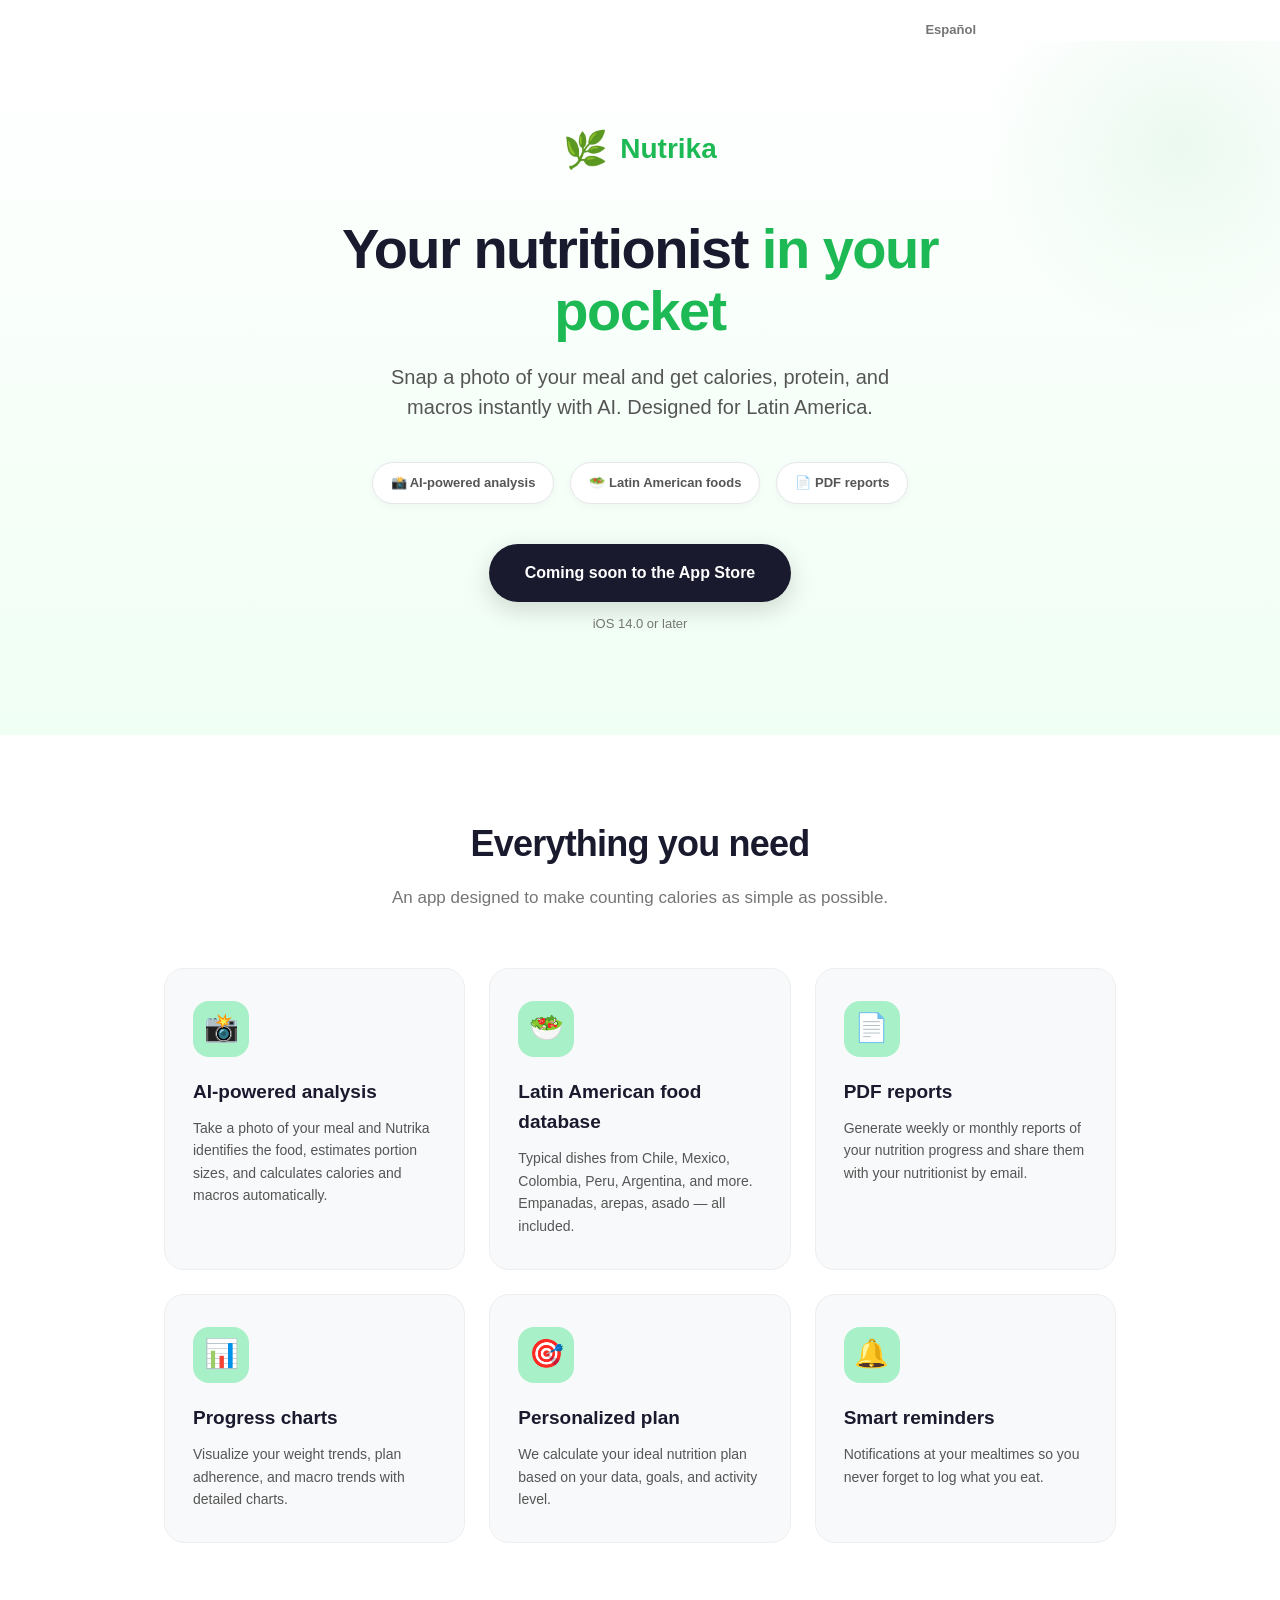
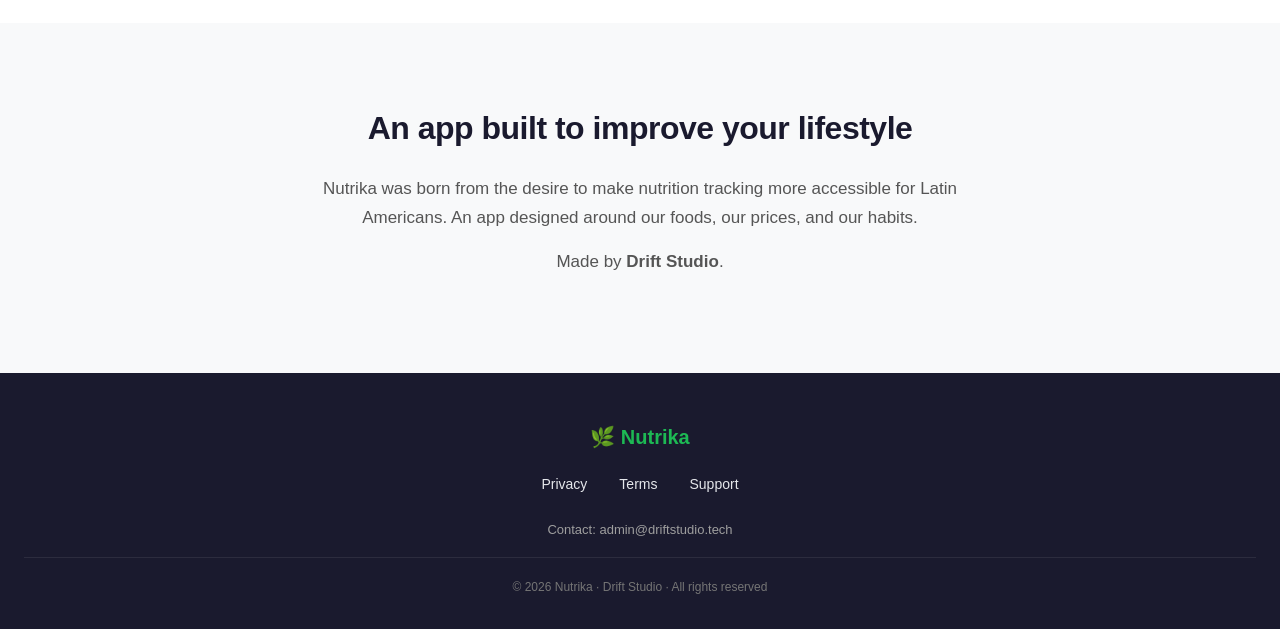
==== en/index.html @ 1a835f97 "Rebrand to Nutrika/Nutrika Pro and add English site (/en/) - Rename product references from "Nutrik"" ====
<!DOCTYPE html>
<html lang="en">
<head>
  <meta charset="UTF-8">
  <meta name="viewport" content="width=device-width, initial-scale=1.0">
  <title>Nutrika · Your nutritionist, in your pocket</title>
  <meta name="description" content="Nutrika is your personal AI nutritionist. Log meals, get instant calories and macros, and reach your goals.">
  <meta property="og:title" content="Nutrika · Your nutritionist, in your pocket">
  <meta property="og:description" content="Log your meals with AI and get instant calories and macros. Made for Latin America.">
  <meta property="og:type" content="website">
  <link rel="alternate" hreflang="es" href="https://nutrik.driftstudio.tech/">
  <link rel="alternate" hreflang="en" href="https://nutrik.driftstudio.tech/en/">
  <link rel="alternate" hreflang="x-default" href="https://nutrik.driftstudio.tech/">
  <style>
    * { margin: 0; padding: 0; box-sizing: border-box; }
    body {
      font-family: -apple-system, BlinkMacSystemFont, 'Segoe UI', Roboto, Oxygen, Ubuntu, Cantarell, sans-serif;
      line-height: 1.6;
      color: #1A1A2E;
      background: #FFFFFF;
      -webkit-font-smoothing: antialiased;
    }

    /* Hero */
    .hero {
      background: linear-gradient(180deg, #FFFFFF 0%, #F0FFF4 100%);
      padding: 80px 24px 100px;
      text-align: center;
      position: relative;
      overflow: hidden;
    }
    .hero::before {
      content: '';
      position: absolute;
      top: -100px;
      right: -100px;
      width: 400px;
      height: 400px;
      background: radial-gradient(circle, rgba(29, 185, 84, 0.08) 0%, transparent 70%);
      border-radius: 50%;
    }
    .hero-inner {
      max-width: 720px;
      margin: 0 auto;
      position: relative;
      z-index: 1;
    }
    .logo {
      display: inline-flex;
      align-items: center;
      gap: 12px;
      font-size: 28px;
      font-weight: 800;
      color: #1DB954;
      margin-bottom: 40px;
    }
    .logo-leaf {
      font-size: 36px;
    }
    h1 {
      font-size: 56px;
      font-weight: 800;
      line-height: 1.1;
      letter-spacing: -1.5px;
      margin-bottom: 20px;
      color: #1A1A2E;
    }
    h1 span {
      color: #1DB954;
    }
    .subtitle {
      font-size: 20px;
      color: #555555;
      max-width: 560px;
      margin: 0 auto 40px;
      line-height: 1.5;
    }
    .badges {
      display: flex;
      gap: 16px;
      justify-content: center;
      flex-wrap: wrap;
      margin-bottom: 20px;
    }
    .badge {
      display: inline-flex;
      align-items: center;
      gap: 8px;
      background: #FFFFFF;
      border: 1px solid #E5E7EB;
      padding: 10px 18px;
      border-radius: 100px;
      font-size: 13px;
      font-weight: 600;
      color: #555555;
      box-shadow: 0 2px 8px rgba(0,0,0,0.04);
    }
    .coming-soon {
      display: inline-block;
      background: #1A1A2E;
      color: #FFFFFF;
      padding: 16px 36px;
      border-radius: 100px;
      font-weight: 700;
      font-size: 16px;
      margin-top: 20px;
      box-shadow: 0 8px 24px rgba(0,0,0,0.15);
    }
    .coming-soon-note {
      display: block;
      font-size: 13px;
      color: #757575;
      margin-top: 12px;
    }

    /* Features */
    .features {
      padding: 80px 24px;
      max-width: 1000px;
      margin: 0 auto;
    }
    .features-title {
      text-align: center;
      font-size: 36px;
      font-weight: 800;
      letter-spacing: -0.8px;
      margin-bottom: 12px;
    }
    .features-subtitle {
      text-align: center;
      font-size: 17px;
      color: #757575;
      max-width: 520px;
      margin: 0 auto 56px;
    }
    .features-grid {
      display: grid;
      grid-template-columns: repeat(auto-fit, minmax(280px, 1fr));
      gap: 24px;
    }
    .feature {
      background: #F8F9FA;
      border-radius: 20px;
      padding: 32px 28px;
      border: 1px solid #EEEEEE;
      transition: transform 0.2s, box-shadow 0.2s;
    }
    .feature:hover {
      transform: translateY(-4px);
      box-shadow: 0 20px 40px rgba(29, 185, 84, 0.08);
    }
    .feature-icon {
      width: 56px;
      height: 56px;
      border-radius: 16px;
      background: #A8F0C8;
      display: flex;
      align-items: center;
      justify-content: center;
      font-size: 28px;
      margin-bottom: 20px;
    }
    .feature h3 {
      font-size: 19px;
      font-weight: 700;
      margin-bottom: 10px;
      color: #1A1A2E;
    }
    .feature p {
      font-size: 14px;
      color: #555555;
      line-height: 1.6;
    }

    /* About */
    .about {
      background: #F8F9FA;
      padding: 80px 24px;
      text-align: center;
    }
    .about-inner {
      max-width: 680px;
      margin: 0 auto;
    }
    .about h2 {
      font-size: 32px;
      font-weight: 800;
      margin-bottom: 20px;
      letter-spacing: -0.5px;
    }
    .about p {
      font-size: 17px;
      color: #555555;
      line-height: 1.7;
      margin-bottom: 16px;
    }

    /* Footer */
    footer {
      background: #1A1A2E;
      color: #9E9E9E;
      padding: 48px 24px 32px;
      text-align: center;
    }
    .footer-brand {
      color: #1DB954;
      font-weight: 800;
      font-size: 20px;
      margin-bottom: 20px;
    }
    .footer-links {
      display: flex;
      justify-content: center;
      gap: 32px;
      flex-wrap: wrap;
      margin-bottom: 24px;
    }
    .footer-links a {
      color: #E5E7EB;
      text-decoration: none;
      font-size: 14px;
      font-weight: 500;
      transition: color 0.2s;
    }
    .footer-links a:hover {
      color: #1DB954;
    }
    .footer-contact {
      font-size: 13px;
      color: #9E9E9E;
      margin-bottom: 8px;
    }
    .footer-contact a {
      color: #9E9E9E;
      text-decoration: none;
    }
    .footer-copy {
      font-size: 12px;
      color: #757575;
      margin-top: 16px;
      padding-top: 20px;
      border-top: 1px solid rgba(255,255,255,0.08);
    }

    @media (max-width: 680px) {
      h1 { font-size: 40px; }
      .subtitle { font-size: 17px; }
      .hero { padding: 60px 20px 80px; }
      .features { padding: 60px 20px; }
      .features-title { font-size: 28px; }
      .about { padding: 60px 20px; }
      .about h2 { font-size: 26px; }
    }

    /* Language switch */
    .lang-switch {
      max-width: 720px;
      margin: 0 auto;
      padding: 20px 24px 0;
      text-align: right;
      font-size: 13px;
      font-weight: 600;
    }
    .lang-switch a {
      color: #757575;
      text-decoration: none;
    }
    .lang-switch a:hover {
      color: #1DB954;
      text-decoration: underline;
    }
  </style>
</head>
<body>
  <div class="lang-switch"><a href="/">Español</a></div>
  <section class="hero">
    <div class="hero-inner">
      <div class="logo">
        <span class="logo-leaf">🌿</span>
        <span>Nutrika</span>
      </div>
      <h1>Your nutritionist <span>in your pocket</span></h1>
      <p class="subtitle">
        Snap a photo of your meal and get calories, protein, and macros instantly with AI.
        Designed for Latin America.
      </p>
      <div class="badges">
        <div class="badge">📸 AI-powered analysis</div>
        <div class="badge">🥗 Latin American foods</div>
        <div class="badge">📄 PDF reports</div>
      </div>
      <div class="coming-soon">
        Coming soon to the App Store
      </div>
      <span class="coming-soon-note">iOS 14.0 or later</span>
    </div>
  </section>

  <section class="features">
    <h2 class="features-title">Everything you need</h2>
    <p class="features-subtitle">An app designed to make counting calories as simple as possible.</p>
    <div class="features-grid">
      <div class="feature">
        <div class="feature-icon">📸</div>
        <h3>AI-powered analysis</h3>
        <p>Take a photo of your meal and Nutrika identifies the food, estimates portion sizes, and calculates calories and macros automatically.</p>
      </div>
      <div class="feature">
        <div class="feature-icon">🥗</div>
        <h3>Latin American food database</h3>
        <p>Typical dishes from Chile, Mexico, Colombia, Peru, Argentina, and more. Empanadas, arepas, asado — all included.</p>
      </div>
      <div class="feature">
        <div class="feature-icon">📄</div>
        <h3>PDF reports</h3>
        <p>Generate weekly or monthly reports of your nutrition progress and share them with your nutritionist by email.</p>
      </div>
      <div class="feature">
        <div class="feature-icon">📊</div>
        <h3>Progress charts</h3>
        <p>Visualize your weight trends, plan adherence, and macro trends with detailed charts.</p>
      </div>
      <div class="feature">
        <div class="feature-icon">🎯</div>
        <h3>Personalized plan</h3>
        <p>We calculate your ideal nutrition plan based on your data, goals, and activity level.</p>
      </div>
      <div class="feature">
        <div class="feature-icon">🔔</div>
        <h3>Smart reminders</h3>
        <p>Notifications at your mealtimes so you never forget to log what you eat.</p>
      </div>
    </div>
  </section>

  <section class="about">
    <div class="about-inner">
      <h2>An app built to improve your lifestyle</h2>
      <p>
        Nutrika was born from the desire to make nutrition tracking more accessible for Latin Americans.
        An app designed around our foods, our prices, and our habits.
      </p>
      <p>
        Made by <strong>Drift Studio</strong>.
      </p>
    </div>
  </section>

  <footer>
    <div class="footer-brand">🌿 Nutrika</div>
    <div class="footer-links">
      <a href="/en/privacy.html">Privacy</a>
      <a href="/en/terms.html">Terms</a>
      <a href="/en/support.html">Support</a>
    </div>
    <p class="footer-contact">
      Contact: <a href="mailto:admin@driftstudio.tech">admin@driftstudio.tech</a>
    </p>
    <p class="footer-copy">© 2026 Nutrika · Drift Studio · All rights reserved</p>
  </footer>
</body>
</html>
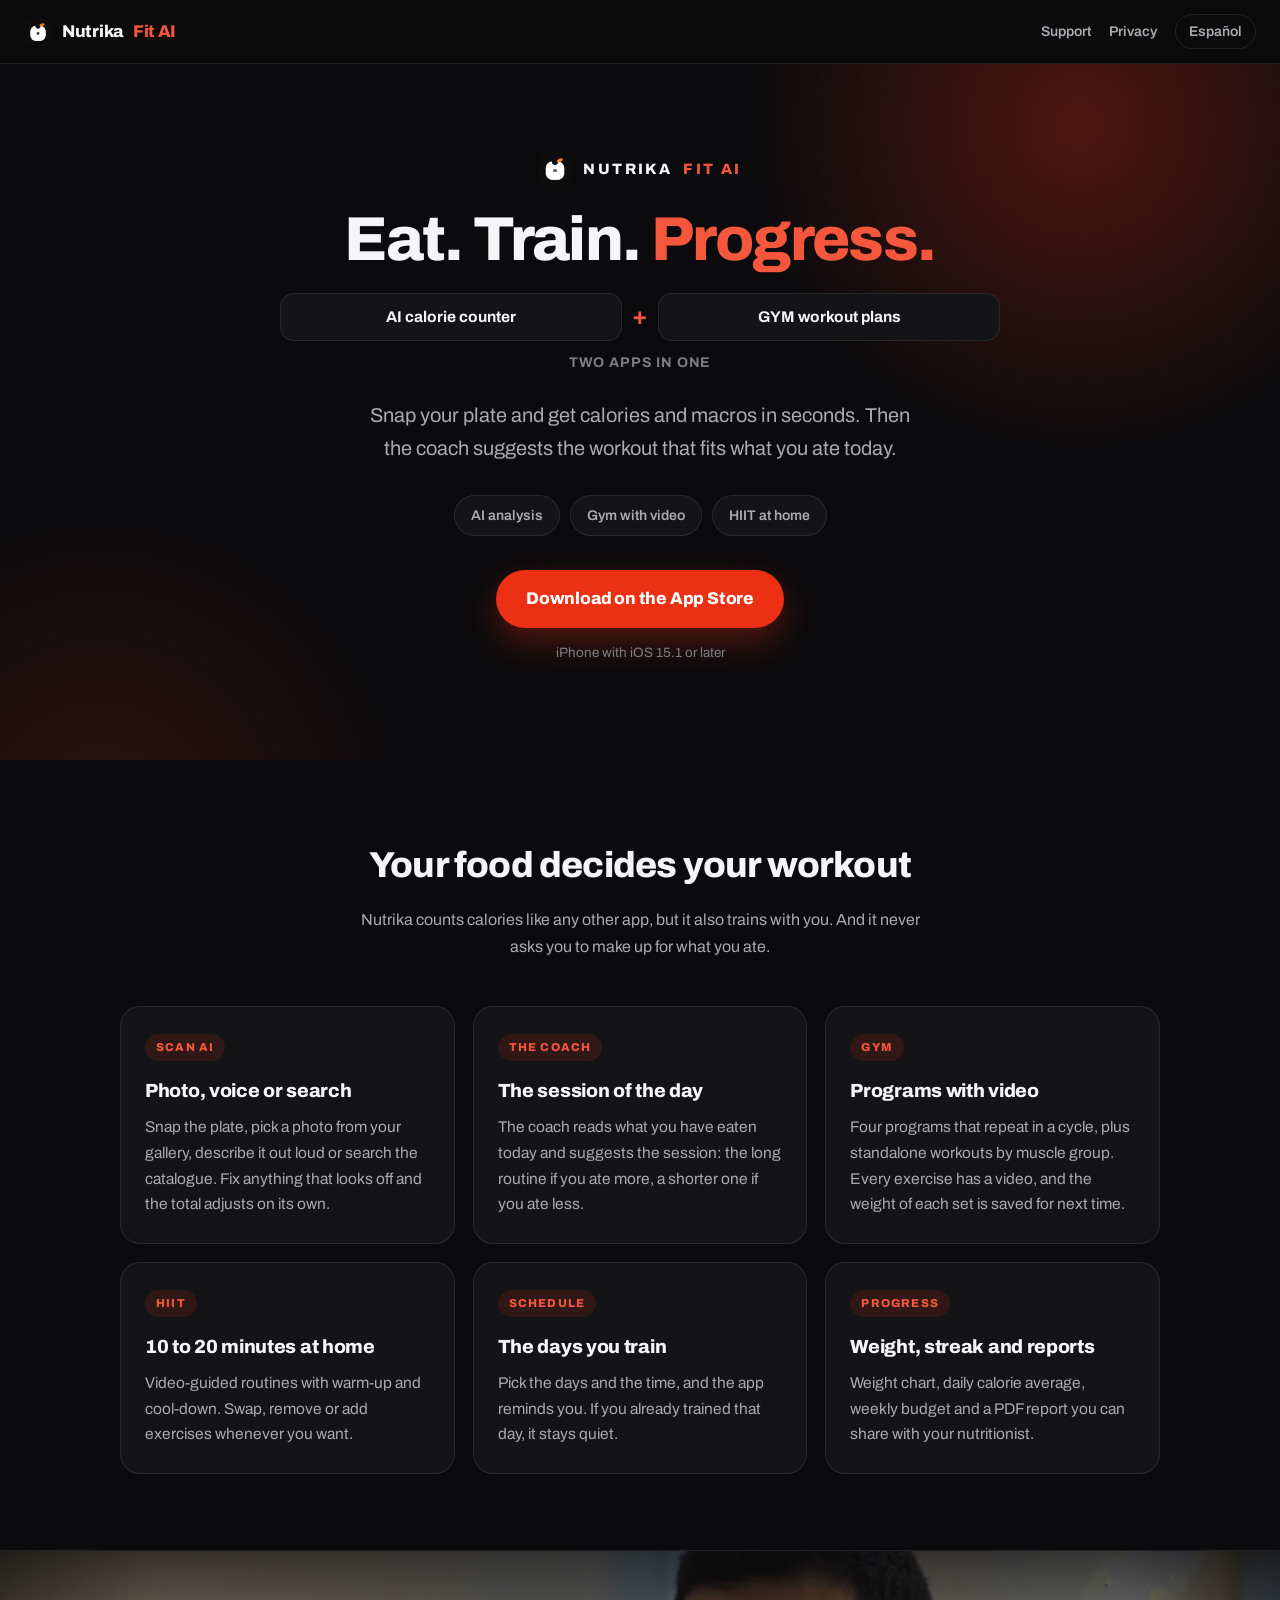
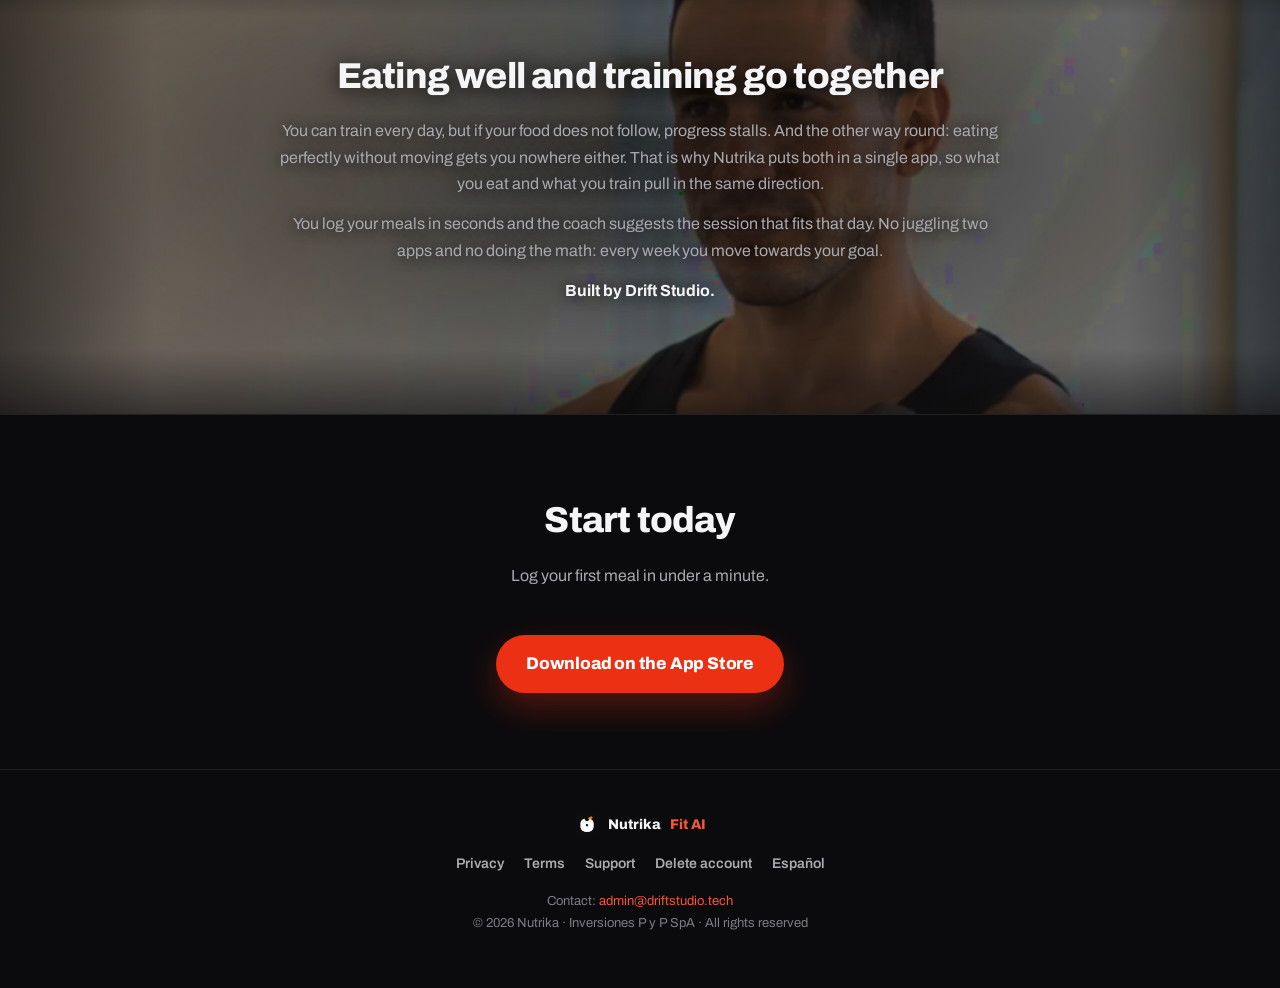
==== commit b5bcdb97: "Web al tema de la app, con marca «Nutrika Fit AI» y los legales al dia La web seguia con el emoji de" ====
--- a/en/index.html
+++ b/en/index.html
@@ -3,360 +3,144 @@
 <head>
   <meta charset="UTF-8">
   <meta name="viewport" content="width=device-width, initial-scale=1.0">
-  <title>Nutrika · Your nutritionist, in your pocket</title>
-  <meta name="description" content="Nutrika is your personal AI nutritionist. Log meals, get instant calories and macros, and reach your goals.">
-  <meta property="og:title" content="Nutrika · Your nutritionist, in your pocket">
-  <meta property="og:description" content="Log your meals with AI and get instant calories and macros. Made for Latin America.">
+  <title>Nutrika Fit AI · AI calorie tracking and training</title>
+  <meta name="description" content="Snap your plate and get calories and macros in seconds. Then the coach suggests the workout that fits what you ate: gym programs with video and HIIT at home.">
+  <meta name="theme-color" content="#0B0B0D">
+  <meta property="og:title" content="Nutrika Fit AI · AI calorie tracking and training">
+  <meta property="og:description" content="Snap your plate and get calories and macros in seconds. The coach suggests your workout from what you ate.">
   <meta property="og:type" content="website">
+  <meta property="og:url" content="https://nutrik.driftstudio.tech/en/">
+  <meta property="og:image" content="https://nutrik.driftstudio.tech/assets/og.jpg">
+  <meta name="twitter:card" content="summary_large_image">
+  <link rel="icon" href="/assets/favicon-32.png" sizes="32x32">
+  <link rel="apple-touch-icon" href="/assets/apple-touch-icon.png">
+  <link rel="canonical" href="https://nutrik.driftstudio.tech/en/">
   <link rel="alternate" hreflang="es" href="https://nutrik.driftstudio.tech/">
   <link rel="alternate" hreflang="en" href="https://nutrik.driftstudio.tech/en/">
   <link rel="alternate" hreflang="x-default" href="https://nutrik.driftstudio.tech/">
-  <style>
-    * { margin: 0; padding: 0; box-sizing: border-box; }
-    body {
-      font-family: -apple-system, BlinkMacSystemFont, 'Segoe UI', Roboto, Oxygen, Ubuntu, Cantarell, sans-serif;
-      line-height: 1.6;
-      color: #1A1A2E;
-      background: #FFFFFF;
-      -webkit-font-smoothing: antialiased;
-    }
-
-    /* Hero */
-    .hero {
-      background: linear-gradient(180deg, #FFFFFF 0%, #F0FFF4 100%);
-      padding: 80px 24px 100px;
-      text-align: center;
-      position: relative;
-      overflow: hidden;
-    }
-    .hero::before {
-      content: '';
-      position: absolute;
-      top: -100px;
-      right: -100px;
-      width: 400px;
-      height: 400px;
-      background: radial-gradient(circle, rgba(29, 185, 84, 0.08) 0%, transparent 70%);
-      border-radius: 50%;
-    }
-    .hero-inner {
-      max-width: 720px;
-      margin: 0 auto;
-      position: relative;
-      z-index: 1;
-    }
-    .logo {
-      display: inline-flex;
-      align-items: center;
-      gap: 12px;
-      font-size: 28px;
-      font-weight: 800;
-      color: #1DB954;
-      margin-bottom: 40px;
-    }
-    .logo-leaf {
-      font-size: 36px;
-    }
-    h1 {
-      font-size: 56px;
-      font-weight: 800;
-      line-height: 1.1;
-      letter-spacing: -1.5px;
-      margin-bottom: 20px;
-      color: #1A1A2E;
-    }
-    h1 span {
-      color: #1DB954;
-    }
-    .subtitle {
-      font-size: 20px;
-      color: #555555;
-      max-width: 560px;
-      margin: 0 auto 40px;
-      line-height: 1.5;
-    }
-    .badges {
-      display: flex;
-      gap: 16px;
-      justify-content: center;
-      flex-wrap: wrap;
-      margin-bottom: 20px;
-    }
-    .badge {
-      display: inline-flex;
-      align-items: center;
-      gap: 8px;
-      background: #FFFFFF;
-      border: 1px solid #E5E7EB;
-      padding: 10px 18px;
-      border-radius: 100px;
-      font-size: 13px;
-      font-weight: 600;
-      color: #555555;
-      box-shadow: 0 2px 8px rgba(0,0,0,0.04);
-    }
-    .coming-soon {
-      display: inline-block;
-      background: #1A1A2E;
-      color: #FFFFFF;
-      padding: 16px 36px;
-      border-radius: 100px;
-      font-weight: 700;
-      font-size: 16px;
-      margin-top: 20px;
-      box-shadow: 0 8px 24px rgba(0,0,0,0.15);
-    }
-    .coming-soon-note {
-      display: block;
-      font-size: 13px;
-      color: #757575;
-      margin-top: 12px;
-    }
-
-    /* Features */
-    .features {
-      padding: 80px 24px;
-      max-width: 1000px;
-      margin: 0 auto;
-    }
-    .features-title {
-      text-align: center;
-      font-size: 36px;
-      font-weight: 800;
-      letter-spacing: -0.8px;
-      margin-bottom: 12px;
-    }
-    .features-subtitle {
-      text-align: center;
-      font-size: 17px;
-      color: #757575;
-      max-width: 520px;
-      margin: 0 auto 56px;
-    }
-    .features-grid {
-      display: grid;
-      grid-template-columns: repeat(auto-fit, minmax(280px, 1fr));
-      gap: 24px;
-    }
-    .feature {
-      background: #F8F9FA;
-      border-radius: 20px;
-      padding: 32px 28px;
-      border: 1px solid #EEEEEE;
-      transition: transform 0.2s, box-shadow 0.2s;
-    }
-    .feature:hover {
-      transform: translateY(-4px);
-      box-shadow: 0 20px 40px rgba(29, 185, 84, 0.08);
-    }
-    .feature-icon {
-      width: 56px;
-      height: 56px;
-      border-radius: 16px;
-      background: #A8F0C8;
-      display: flex;
-      align-items: center;
-      justify-content: center;
-      font-size: 28px;
-      margin-bottom: 20px;
-    }
-    .feature h3 {
-      font-size: 19px;
-      font-weight: 700;
-      margin-bottom: 10px;
-      color: #1A1A2E;
-    }
-    .feature p {
-      font-size: 14px;
-      color: #555555;
-      line-height: 1.6;
-    }
-
-    /* About */
-    .about {
-      background: #F8F9FA;
-      padding: 80px 24px;
-      text-align: center;
-    }
-    .about-inner {
-      max-width: 680px;
-      margin: 0 auto;
-    }
-    .about h2 {
-      font-size: 32px;
-      font-weight: 800;
-      margin-bottom: 20px;
-      letter-spacing: -0.5px;
-    }
-    .about p {
-      font-size: 17px;
-      color: #555555;
-      line-height: 1.7;
-      margin-bottom: 16px;
-    }
-
-    /* Footer */
-    footer {
-      background: #1A1A2E;
-      color: #9E9E9E;
-      padding: 48px 24px 32px;
-      text-align: center;
-    }
-    .footer-brand {
-      color: #1DB954;
-      font-weight: 800;
-      font-size: 20px;
-      margin-bottom: 20px;
-    }
-    .footer-links {
-      display: flex;
-      justify-content: center;
-      gap: 32px;
-      flex-wrap: wrap;
-      margin-bottom: 24px;
-    }
-    .footer-links a {
-      color: #E5E7EB;
-      text-decoration: none;
-      font-size: 14px;
-      font-weight: 500;
-      transition: color 0.2s;
-    }
-    .footer-links a:hover {
-      color: #1DB954;
-    }
-    .footer-contact {
-      font-size: 13px;
-      color: #9E9E9E;
-      margin-bottom: 8px;
-    }
-    .footer-contact a {
-      color: #9E9E9E;
-      text-decoration: none;
-    }
-    .footer-copy {
-      font-size: 12px;
-      color: #757575;
-      margin-top: 16px;
-      padding-top: 20px;
-      border-top: 1px solid rgba(255,255,255,0.08);
-    }
-
-    @media (max-width: 680px) {
-      h1 { font-size: 40px; }
-      .subtitle { font-size: 17px; }
-      .hero { padding: 60px 20px 80px; }
-      .features { padding: 60px 20px; }
-      .features-title { font-size: 28px; }
-      .about { padding: 60px 20px; }
-      .about h2 { font-size: 26px; }
-    }
-
-    /* Language switch */
-    .lang-switch {
-      max-width: 720px;
-      margin: 0 auto;
-      padding: 20px 24px 0;
-      text-align: right;
-      font-size: 13px;
-      font-weight: 600;
-    }
-    .lang-switch a {
-      color: #757575;
-      text-decoration: none;
-    }
-    .lang-switch a:hover {
-      color: #1DB954;
-      text-decoration: underline;
-    }
-  </style>
+  <link rel="preconnect" href="https://fonts.googleapis.com">
+  <link rel="preconnect" href="https://fonts.gstatic.com" crossorigin>
+  <link href="https://fonts.googleapis.com/css2?family=Archivo:wght@400;600;700;800&display=swap" rel="stylesheet">
+  <link rel="stylesheet" href="/assets/styles.css">
 </head>
 <body>
-  <div class="lang-switch"><a href="/">Español</a></div>
+  <header class="barra">
+    <a href="/en/" class="marca"><img src="/assets/apple-touch-icon.png" alt=""> Nutrika <span class="fit">Fit AI</span></a>
+    <nav>
+      <a href="/en/support.html">Support</a>
+      <a href="/en/privacy.html">Privacy</a>
+      <a href="/" class="idioma">Español</a>
+    </nav>
+  </header>
+
   <section class="hero">
     <div class="hero-inner">
-      <div class="logo">
-        <span class="logo-leaf">🌿</span>
-        <span>Nutrika</span>
-      </div>
-      <h1>Your nutritionist <span>in your pocket</span></h1>
-      <p class="subtitle">
-        Snap a photo of your meal and get calories, protein, and macros instantly with AI.
-        Designed for Latin America.
-      </p>
-      <div class="badges">
-        <div class="badge">📸 AI-powered analysis</div>
-        <div class="badge">🥗 Latin American foods</div>
-        <div class="badge">📄 PDF reports</div>
-      </div>
-      <div class="coming-soon">
-        Coming soon to the App Store
-      </div>
-      <span class="coming-soon-note">iOS 14.0 or later</span>
-    </div>
-  </section>
-
-  <section class="features">
-    <h2 class="features-title">Everything you need</h2>
-    <p class="features-subtitle">An app designed to make counting calories as simple as possible.</p>
-    <div class="features-grid">
-      <div class="feature">
-        <div class="feature-icon">📸</div>
-        <h3>AI-powered analysis</h3>
-        <p>Take a photo of your meal and Nutrika identifies the food, estimates portion sizes, and calculates calories and macros automatically.</p>
-      </div>
-      <div class="feature">
-        <div class="feature-icon">🥗</div>
-        <h3>Latin American food database</h3>
-        <p>Typical dishes from Chile, Mexico, Colombia, Peru, Argentina, and more. Empanadas, arepas, asado — all included.</p>
-      </div>
-      <div class="feature">
-        <div class="feature-icon">📄</div>
-        <h3>PDF reports</h3>
-        <p>Generate weekly or monthly reports of your nutrition progress and share them with your nutritionist by email.</p>
-      </div>
-      <div class="feature">
-        <div class="feature-icon">📊</div>
-        <h3>Progress charts</h3>
-        <p>Visualize your weight trends, plan adherence, and macro trends with detailed charts.</p>
-      </div>
-      <div class="feature">
-        <div class="feature-icon">🎯</div>
-        <h3>Personalized plan</h3>
-        <p>We calculate your ideal nutrition plan based on your data, goals, and activity level.</p>
-      </div>
-      <div class="feature">
-        <div class="feature-icon">🔔</div>
-        <h3>Smart reminders</h3>
-        <p>Notifications at your mealtimes so you never forget to log what you eat.</p>
+      <div>
+        <div class="logotipo">
+          <img src="/assets/icon-512.png" alt="" width="34" height="34">
+          Nutrika <span>Fit AI</span>
+        </div>
+        <h1>Eat. Train. <span>Progress.</span></h1>
+        <div class="dos-en-una">
+          <div class="fila">
+            <div class="pieza">AI calorie counter</div>
+            <div class="mas">+</div>
+            <div class="pieza">GYM workout plans</div>
+          </div>
+          <span class="apunte">Two apps in one</span>
+        </div>
+        <p class="subtitulo">
+          Snap your plate and get calories and macros in seconds. Then the coach suggests the
+          workout that fits what you ate today.
+        </p>
+        <div class="chips">
+          <span class="chip">AI analysis</span>
+          <span class="chip">Gym with video</span>
+          <span class="chip">HIIT at home</span>
+        </div>
+        <a class="boton" href="https://apps.apple.com/app/id6761920280">Download on the App Store</a>
+        <span class="nota">iPhone with iOS 15.1 or later</span>
       </div>
     </div>
   </section>
 
-  <section class="about">
-    <div class="about-inner">
-      <h2>An app built to improve your lifestyle</h2>
+  <section class="seccion">
+    <div class="seccion-inner">
+      <h2>Your food decides your workout</h2>
+      <p class="entradilla">
+        Nutrika counts calories like any other app, but it also trains with you. And it never asks
+        you to make up for what you ate.
+      </p>
+      <div class="rejilla">
+        <div class="tarjeta">
+          <span class="etiqueta">SCAN Ai</span>
+          <h3>Photo, voice or search</h3>
+          <p>Snap the plate, pick a photo from your gallery, describe it out loud or search the catalogue. Fix anything that looks off and the total adjusts on its own.</p>
+        </div>
+        <div class="tarjeta">
+          <span class="etiqueta">The coach</span>
+          <h3>The session of the day</h3>
+          <p>The coach reads what you have eaten today and suggests the session: the long routine if you ate more, a shorter one if you ate less.</p>
+        </div>
+        <div class="tarjeta">
+          <span class="etiqueta">Gym</span>
+          <h3>Programs with video</h3>
+          <p>Four programs that repeat in a cycle, plus standalone workouts by muscle group. Every exercise has a video, and the weight of each set is saved for next time.</p>
+        </div>
+        <div class="tarjeta">
+          <span class="etiqueta">HIIT</span>
+          <h3>10 to 20 minutes at home</h3>
+          <p>Video-guided routines with warm-up and cool-down. Swap, remove or add exercises whenever you want.</p>
+        </div>
+        <div class="tarjeta">
+          <span class="etiqueta">Schedule</span>
+          <h3>The days you train</h3>
+          <p>Pick the days and the time, and the app reminds you. If you already trained that day, it stays quiet.</p>
+        </div>
+        <div class="tarjeta">
+          <span class="etiqueta">Progress</span>
+          <h3>Weight, streak and reports</h3>
+          <p>Weight chart, daily calorie average, weekly budget and a PDF report you can share with your nutritionist.</p>
+        </div>
+      </div>
+    </div>
+  </section>
+
+  <section class="seccion franja">
+    <div class="seccion-inner">
+      <h2>Eating well and training go together</h2>
       <p>
-        Nutrika was born from the desire to make nutrition tracking more accessible for Latin Americans.
-        An app designed around our foods, our prices, and our habits.
+        You can train every day, but if your food does not follow, progress stalls. And the other
+        way round: eating perfectly without moving gets you nowhere either. That is why Nutrika
+        puts both in a single app, so what you eat and what you train pull in the same direction.
       </p>
       <p>
-        Made by <strong>Drift Studio</strong>.
+        You log your meals in seconds and the coach suggests the session that fits that day. No
+        juggling two apps and no doing the math: every week you move towards your goal.
       </p>
+      <p><strong>Built by Drift Studio.</strong></p>
+    </div>
+  </section>
+
+  <section class="seccion">
+    <div class="seccion-inner" style="text-align:center">
+      <h2>Start today</h2>
+      <p class="entradilla">Log your first meal in under a minute.</p>
+      <a class="boton" href="https://apps.apple.com/app/id6761920280">Download on the App Store</a>
     </div>
   </section>
 
   <footer>
-    <div class="footer-brand">🌿 Nutrika</div>
-    <div class="footer-links">
+    <div class="pie-marca"><img src="/assets/apple-touch-icon.png" alt=""> Nutrika <span class="fit">Fit AI</span></div>
+    <div class="pie-enlaces">
       <a href="/en/privacy.html">Privacy</a>
       <a href="/en/terms.html">Terms</a>
       <a href="/en/support.html">Support</a>
+      <a href="/en/delete-account.html">Delete account</a>
+      <a href="/">Español</a>
     </div>
-    <p class="footer-contact">
-      Contact: <a href="mailto:admin@driftstudio.tech">admin@driftstudio.tech</a>
-    </p>
-    <p class="footer-copy">© 2026 Nutrika · Drift Studio · All rights reserved</p>
+    <p class="pie-legal">Contact: <a href="mailto:admin@driftstudio.tech">admin@driftstudio.tech</a></p>
+    <p class="pie-legal">© 2026 Nutrika · Inversiones P y P SpA · All rights reserved</p>
   </footer>
 </body>
 </html>
--- a/assets/styles.css
+++ b/assets/styles.css
@@ -0,0 +1,441 @@
+/* Nutrika — estilos compartidos de la web (portada, legales y soporte).
+   Misma paleta que la app: fondo casi negro, acento rojo-anaranjado y la
+   tipografía Archivo. El naranja es SOLO de la hoja del logo. */
+
+:root {
+  --fondo: #0B0B0D;
+  --superficie: #141417;
+  --superficie-2: #1C1C20;
+  --linea: rgba(255, 255, 255, 0.09);
+  --texto: #F5F5F7;
+  --texto-2: #A9A9B0;
+  --texto-3: #7C7C85;
+  --acento: #EC3013;
+  --acento-texto: #F4573C;
+  --acento-suave: rgba(236, 48, 19, 0.12);
+  --hoja: #F58220;
+  --radio: 20px;
+  --ancho: 760px;
+}
+
+* { margin: 0; padding: 0; box-sizing: border-box; }
+
+html { scroll-behavior: smooth; }
+
+body {
+  font-family: 'Archivo', -apple-system, BlinkMacSystemFont, 'Segoe UI', Roboto, sans-serif;
+  background: var(--fondo);
+  color: var(--texto);
+  line-height: 1.65;
+  -webkit-font-smoothing: antialiased;
+  text-rendering: optimizeLegibility;
+}
+
+a { color: var(--acento-texto); text-decoration: none; }
+a:hover { text-decoration: underline; }
+strong { font-weight: 700; color: var(--texto); }
+
+/* ── Barra superior ─────────────────────────────────────────────── */
+
+.barra {
+  position: sticky;
+  top: 0;
+  z-index: 10;
+  display: flex;
+  align-items: center;
+  justify-content: space-between;
+  gap: 16px;
+  padding: 14px 24px;
+  background: rgba(11, 11, 13, 0.82);
+  backdrop-filter: saturate(160%) blur(14px);
+  -webkit-backdrop-filter: saturate(160%) blur(14px);
+  border-bottom: 1px solid var(--linea);
+}
+.marca {
+  display: inline-flex;
+  align-items: center;
+  gap: 10px;
+  font-size: 17px;
+  font-weight: 800;
+  letter-spacing: -0.3px;
+  color: var(--texto);
+}
+.marca { white-space: nowrap; }
+.marca:hover { text-decoration: none; }
+.marca img { width: 28px; height: 28px; border-radius: 8px; display: block; }
+.marca .fit, .pie-marca .fit { color: var(--acento-texto); }
+.barra nav { display: flex; align-items: center; gap: 18px; font-size: 14px; font-weight: 600; }
+.barra nav a { color: var(--texto-2); }
+.barra nav a:hover { color: var(--texto); text-decoration: none; }
+.idioma {
+  border: 1px solid var(--linea);
+  border-radius: 999px;
+  padding: 5px 13px;
+  color: var(--texto-2);
+}
+
+/* ── Portada ────────────────────────────────────────────────────── */
+
+.hero {
+  position: relative;
+  overflow: hidden;
+  padding: 88px 24px 96px;
+  text-align: center;
+}
+.hero::before {
+  content: '';
+  position: absolute;
+  top: -320px;
+  right: -180px;
+  width: 760px;
+  height: 760px;
+  background: radial-gradient(circle, rgba(236, 48, 19, 0.30) 0%, rgba(236, 48, 19, 0) 62%);
+  pointer-events: none;
+}
+.hero::after {
+  content: '';
+  position: absolute;
+  bottom: -420px;
+  left: -260px;
+  width: 720px;
+  height: 720px;
+  background: radial-gradient(circle, rgba(236, 48, 19, 0.16) 0%, rgba(236, 48, 19, 0) 62%);
+  pointer-events: none;
+}
+.hero-inner { position: relative; z-index: 1; max-width: 720px; margin: 0 auto; }
+.hero-inner .logotipo, .hero-inner .chips, .hero-inner .dos-en-una .fila { justify-content: center; }
+.hero-inner .dos-en-una .mas { justify-content: center; }
+
+/* Portada en dos columnas: texto a la izquierda, foto a la derecha */
+.hero-grid {
+  position: relative;
+  z-index: 1;
+  max-width: 1060px;
+  margin: 0 auto;
+  display: grid;
+  grid-template-columns: 1.08fr 0.92fr;
+  gap: 40px;
+  align-items: center;
+  text-align: left;
+}
+.logotipo {
+  display: inline-flex;
+  align-items: center;
+  gap: 11px;
+  margin-bottom: 22px;
+  font-size: 15px;
+  font-weight: 800;
+  letter-spacing: 0.16em;
+  text-transform: uppercase;
+  color: var(--texto);
+}
+.logotipo img { width: 34px; height: 34px; border-radius: 10px; }
+.logotipo span { color: var(--acento-texto); }
+
+.dos-en-una { margin: 0 0 24px; }
+.dos-en-una .fila {
+  display: flex;
+  flex-wrap: wrap;
+  align-items: stretch;
+  gap: 10px;
+}
+.dos-en-una .pieza {
+  flex: 1 1 200px;
+  background: var(--superficie);
+  border: 1px solid var(--linea);
+  border-radius: 14px;
+  padding: 13px 17px;
+  font-size: 15.5px;
+  font-weight: 700;
+  color: var(--texto);
+  line-height: 1.35;
+}
+.dos-en-una .mas {
+  display: flex;
+  align-items: center;
+  font-size: 24px;
+  font-weight: 800;
+  color: var(--acento-texto);
+}
+.dos-en-una .apunte {
+  display: block;
+  margin-top: 10px;
+  font-size: 14px;
+  font-weight: 700;
+  letter-spacing: 0.06em;
+  text-transform: uppercase;
+  color: var(--texto-3);
+}
+.hero-foto { position: relative; display: flex; justify-content: center; }
+.hero-foto::before {
+  content: '';
+  position: absolute;
+  bottom: 4%;
+  left: 50%;
+  transform: translateX(-50%);
+  width: 108%;
+  height: 78%;
+  background: radial-gradient(ellipse at center, rgba(236, 48, 19, 0.26) 0%, rgba(236, 48, 19, 0) 68%);
+}
+.hero-foto img {
+  position: relative;
+  width: 100%;
+  max-width: 460px;
+  height: auto;
+  border-radius: 26px;
+  border: 1px solid var(--linea);
+  box-shadow: 0 26px 60px rgba(0, 0, 0, 0.6);
+}
+.hero img.icono {
+  width: 88px;
+  height: 88px;
+  border-radius: 22px;
+  margin-bottom: 26px;
+  box-shadow: 0 18px 40px rgba(0, 0, 0, 0.55);
+}
+.hero h1 {
+  font-size: clamp(38px, 7vw, 62px);
+  line-height: 1.04;
+  font-weight: 800;
+  letter-spacing: -1.6px;
+  margin-bottom: 20px;
+}
+.hero h1 span { color: var(--acento-texto); }
+.subtitulo {
+  font-size: clamp(17px, 2.4vw, 20px);
+  color: var(--texto-2);
+  max-width: 560px;
+  margin: 0 auto 30px;
+}
+.chips { display: flex; flex-wrap: wrap; gap: 10px; justify-content: center; margin-bottom: 34px; }
+.chip {
+  border: 1px solid var(--linea);
+  background: var(--superficie);
+  border-radius: 999px;
+  padding: 8px 16px;
+  font-size: 14px;
+  font-weight: 600;
+  color: var(--texto-2);
+}
+.boton {
+  display: inline-flex;
+  align-items: center;
+  gap: 10px;
+  background: var(--acento);
+  color: #fff;
+  font-weight: 800;
+  font-size: 17px;
+  letter-spacing: -0.2px;
+  padding: 15px 30px;
+  border-radius: 999px;
+  box-shadow: 0 14px 34px rgba(236, 48, 19, 0.32);
+}
+.boton:hover { text-decoration: none; filter: brightness(1.07); }
+.nota { display: block; margin-top: 14px; font-size: 13.5px; color: var(--texto-3); }
+
+/* ── Bloques de la portada ──────────────────────────────────────── */
+
+.seccion { padding: 76px 24px; }
+.seccion-inner { max-width: 1040px; margin: 0 auto; }
+.seccion h2 {
+  font-size: clamp(27px, 4vw, 36px);
+  font-weight: 800;
+  letter-spacing: -0.8px;
+  text-align: center;
+  margin-bottom: 12px;
+}
+.seccion .entradilla {
+  text-align: center;
+  color: var(--texto-2);
+  max-width: 560px;
+  margin: 0 auto 46px;
+}
+.rejilla {
+  display: grid;
+  grid-template-columns: repeat(auto-fit, minmax(280px, 1fr));
+  gap: 18px;
+}
+.tarjeta {
+  background: var(--superficie);
+  border: 1px solid var(--linea);
+  border-radius: var(--radio);
+  padding: 26px 24px;
+}
+.tarjeta .etiqueta {
+  display: inline-block;
+  font-size: 11.5px;
+  font-weight: 800;
+  letter-spacing: 1.2px;
+  text-transform: uppercase;
+  color: var(--acento-texto);
+  background: var(--acento-suave);
+  border-radius: 999px;
+  padding: 4px 11px;
+  margin-bottom: 14px;
+}
+.tarjeta h3 { font-size: 19px; font-weight: 800; letter-spacing: -0.3px; margin-bottom: 8px; }
+.tarjeta p { color: var(--texto-2); font-size: 15.5px; }
+
+.franja {
+  position: relative;
+  isolation: isolate;
+  background: var(--superficie) image-set(url('/assets/franja-fondo.webp') type('image/webp'), url('/assets/franja-fondo.jpg') type('image/jpeg')) center 22% / cover no-repeat;
+  /* Sin esto la foto se pinta por debajo del borde de 1 px, que el velo no
+     cubre, y se ve un marco más claro alrededor de la franja. */
+  background-clip: padding-box;
+  border-top: 1px solid var(--linea);
+  border-bottom: 1px solid var(--linea);
+  padding-top: 96px;
+  padding-bottom: 96px;
+}
+/* El velo: sin él la foto se come el texto. */
+.franja::before {
+  content: '';
+  position: absolute;
+  inset: 0;
+  z-index: -1;
+  background:
+    radial-gradient(ellipse at 50% 45%, rgba(11, 11, 13, 0.80) 0%, rgba(11, 11, 13, 0.60) 58%, rgba(11, 11, 13, 0.52) 100%),
+    linear-gradient(180deg, rgba(11, 11, 13, 0.55) 0%, rgba(11, 11, 13, 0) 14%, rgba(11, 11, 13, 0) 86%, rgba(11, 11, 13, 0.55) 100%),
+    linear-gradient(90deg, rgba(11, 11, 13, 0.5) 0%, rgba(11, 11, 13, 0) 12%, rgba(11, 11, 13, 0) 88%, rgba(11, 11, 13, 0.5) 100%);
+}
+.franja .seccion-inner { position: relative; max-width: 720px; text-align: center; }
+.franja p { color: var(--texto-2); margin-bottom: 14px; }
+.franja h2 { text-shadow: 0 2px 20px rgba(0, 0, 0, 0.85); }
+.franja p { text-shadow: 0 1px 14px rgba(0, 0, 0, 0.8); }
+
+/* ── Páginas de texto (legales y soporte) ───────────────────────── */
+
+.pagina { max-width: var(--ancho); margin: 0 auto; padding: 56px 24px 90px; }
+.pagina h1 {
+  font-size: clamp(30px, 5vw, 42px);
+  font-weight: 800;
+  letter-spacing: -1px;
+  margin-bottom: 10px;
+}
+.actualizado { color: var(--texto-3); font-size: 14.5px; margin-bottom: 34px; }
+.indice {
+  background: var(--superficie);
+  border: 1px solid var(--linea);
+  border-radius: var(--radio);
+  padding: 22px 24px;
+  margin-bottom: 44px;
+}
+.indice h2 {
+  font-size: 12px;
+  font-weight: 800;
+  letter-spacing: 1.4px;
+  text-transform: uppercase;
+  color: var(--texto-3);
+  margin-bottom: 12px;
+}
+.indice ol { list-style: none; counter-reset: i; columns: 2; column-gap: 28px; }
+.indice li { counter-increment: i; margin-bottom: 7px; font-size: 14.5px; break-inside: avoid; }
+.indice li::before { content: counter(i) '. '; color: var(--texto-3); }
+.indice a { color: var(--texto-2); }
+.indice a:hover { color: var(--acento-texto); }
+
+.pagina h2 {
+  font-size: 23px;
+  font-weight: 800;
+  letter-spacing: -0.4px;
+  margin: 46px 0 14px;
+  scroll-margin-top: 80px;
+}
+.pagina h3 { font-size: 17.5px; font-weight: 700; margin: 26px 0 8px; }
+.pagina p { color: var(--texto-2); margin-bottom: 14px; }
+.pagina ul { color: var(--texto-2); margin: 0 0 16px 20px; }
+.pagina li { margin-bottom: 8px; }
+
+.aviso {
+  background: var(--acento-suave);
+  border: 1px solid rgba(236, 48, 19, 0.28);
+  border-left: 3px solid var(--acento);
+  border-radius: 14px;
+  padding: 18px 20px;
+  margin: 22px 0;
+}
+.aviso p:last-child { margin-bottom: 0; }
+.aviso strong { color: var(--acento-texto); }
+
+.datos {
+  background: var(--superficie);
+  border: 1px solid var(--linea);
+  border-radius: 14px;
+  padding: 18px 20px;
+  margin: 18px 0;
+}
+.datos p:last-child, .datos ul:last-child { margin-bottom: 0; }
+
+/* Preguntas frecuentes */
+.faq {
+  background: var(--superficie);
+  border: 1px solid var(--linea);
+  border-radius: 14px;
+  margin-bottom: 10px;
+  overflow: hidden;
+}
+.faq summary {
+  cursor: pointer;
+  list-style: none;
+  padding: 17px 20px;
+  font-weight: 700;
+  font-size: 16px;
+  display: flex;
+  justify-content: space-between;
+  gap: 14px;
+}
+.faq summary::-webkit-details-marker { display: none; }
+.faq summary::after { content: '+'; color: var(--acento-texto); font-size: 20px; line-height: 1; }
+.faq[open] summary::after { content: '−'; }
+.faq[open] summary { border-bottom: 1px solid var(--linea); }
+.faq .cuerpo { padding: 16px 20px 20px; }
+.faq .cuerpo p { margin-bottom: 10px; }
+.faq .cuerpo p:last-child { margin-bottom: 0; }
+
+/* ── Pie ────────────────────────────────────────────────────────── */
+
+footer {
+  border-top: 1px solid var(--linea);
+  padding: 42px 24px 54px;
+  text-align: center;
+  color: var(--texto-3);
+  font-size: 14px;
+}
+.pie-marca {
+  display: inline-flex;
+  align-items: center;
+  gap: 9px;
+  font-weight: 800;
+  color: var(--texto);
+  margin-bottom: 16px;
+}
+.pie-marca img { width: 24px; height: 24px; border-radius: 7px; }
+.pie-enlaces { display: flex; flex-wrap: wrap; gap: 20px; justify-content: center; margin-bottom: 16px; }
+.pie-enlaces a { color: var(--texto-2); font-weight: 600; }
+.pie-legal { font-size: 13px; }
+
+@media (max-width: 860px) {
+  .hero-grid { grid-template-columns: 1fr; text-align: center; gap: 26px; }
+  .hero-grid .chips, .hero-grid .dos-en-una .fila { justify-content: center; }
+  .hero-grid .subtitulo { margin-left: auto; margin-right: auto; }
+  .hero-foto { order: -1; }
+  .hero-foto img { max-width: 420px; }
+  .dos-en-una .mas { justify-content: center; }
+}
+
+@media (max-width: 560px) {
+  /* En pantalla chica la barra se queda con la marca y el idioma: los dos
+     enlaces están igualmente en el pie. */
+  .barra nav a:not(.idioma) { display: none; }
+  .dos-en-una .fila { flex-direction: column; }
+  .dos-en-una .pieza { flex: 1 1 auto; }
+}
+
+@media (max-width: 640px) {
+  .indice ol { columns: 1; }
+  .barra { padding: 12px 18px; }
+  .barra nav { gap: 12px; font-size: 13px; }
+  .hero { padding: 62px 20px 72px; }
+  .seccion { padding: 58px 20px; }
+}
